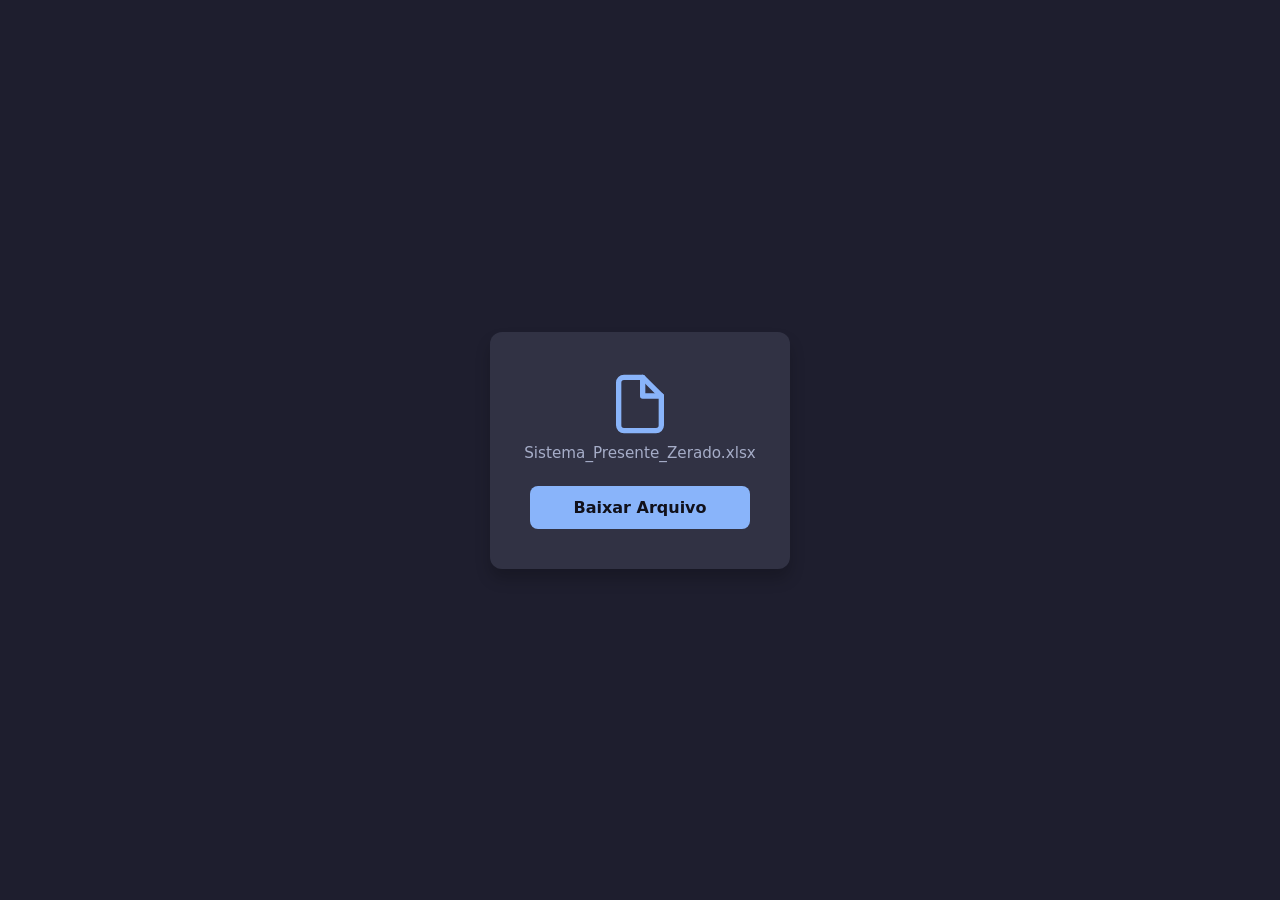
==== index.html @ 8591ee86 "Add files via upload" ====
<!DOCTYPE html>
<html lang="pt-BR">
<head>
    <meta charset="UTF-8">
    <meta name="viewport" content="width=device-width, initial-scale=1.0">
    <title>Download</title>
    <link rel="stylesheet" href="style.css">
</head>
<body>
    <div class="container">
        <div class="file-info">
            <svg class="file-icon" viewBox="0 0 24 24" fill="none" stroke="currentColor" stroke-width="2" stroke-linecap="round" stroke-linejoin="round">
                <path d="M13 2H6a2 2 0 0 0-2 2v16a2 2 0 0 0 2 2h12a2 2 0 0 0 2-2V9z"></path>
                <polyline points="13 2 13 9 20 9"></polyline>
            </svg>
            <p class="filename">Sistema_Presente_Zerado.xlsx</p>
        </div>

        <a href="./Sistema_Presente_Zerado.xlsx" download id="download-btn" class="btn">
            Baixar Arquivo
        </a>
    </div>

    <script src="script.js"></script>
</body>
</html>
---- style.css ----
* {
    margin: 0;
    padding: 0;
    box-sizing: border-box;
}

body {
    font-family: system-ui, -apple-system, sans-serif;
    background-color: #1e1e2e; /* Fundo escuro agradável */
    color: #cdd6f4;
    display: flex;
    justify-content: center;
    align-items: center;
    min-height: 100vh;
}

.container {
    background-color: #313244;
    padding: 2.5rem;
    border-radius: 12px;
    box-shadow: 0 10px 15px rgba(0, 0, 0, 0.2);
    text-align: center;
    display: flex;
    flex-direction: column;
    align-items: center;
    gap: 1.5rem;
    width: 100%;
    max-width: 300px;
}

.file-info {
    display: flex;
    flex-direction: column;
    align-items: center;
    gap: 0.5rem;
}

.file-icon {
    width: 64px;
    height: 64px;
    color: #89b4fa;
}

.filename {
    font-size: 0.95rem;
    font-weight: 500;
    color: #a6adc8;
}

.btn {
    background-color: #89b4fa;
    color: #11111b;
    text-decoration: none;
    padding: 0.75rem 1.5rem;
    border-radius: 8px;
    font-weight: 600;
    font-size: 1rem;
    transition: all 0.2s ease;
    width: 100%;
    cursor: pointer;
    border: none;
}

.btn:hover {
    background-color: #b4befe;
    transform: translateY(-2px);
}

.btn:active {
    transform: translateY(0);
}

/* Classe adicionada via JS durante o clique */
.btn.baixando {
    background-color: #a6e3a1; /* Fica verdinho */
    color: #11111b;
}
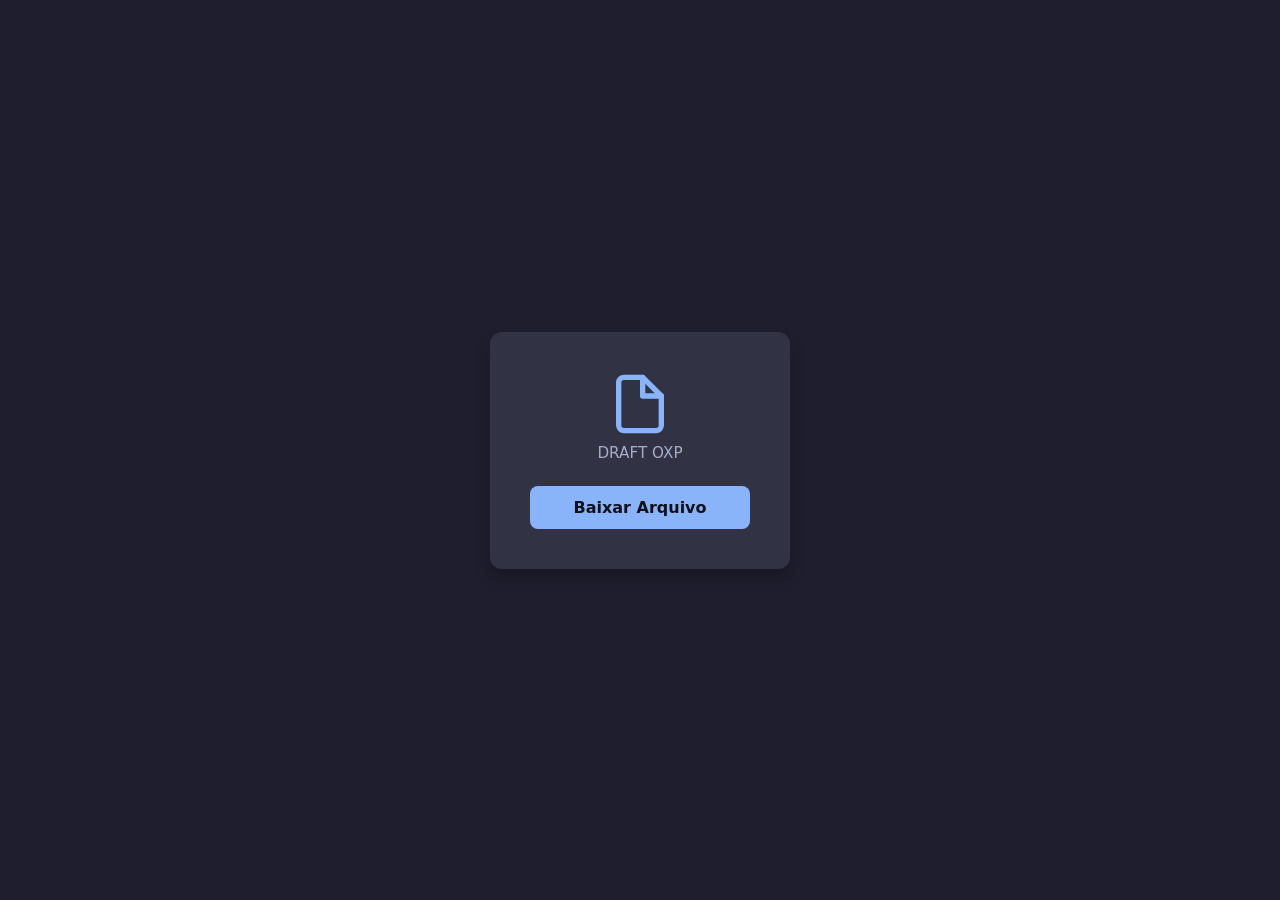
==== commit f5a98106: "Update filename in index.html to 'DRAFT OXP'" ====
--- a/index.html
+++ b/index.html
@@ -13,7 +13,7 @@
                 <path d="M13 2H6a2 2 0 0 0-2 2v16a2 2 0 0 0 2 2h12a2 2 0 0 0 2-2V9z"></path>
                 <polyline points="13 2 13 9 20 9"></polyline>
             </svg>
-            <p class="filename">Sistema_Presente_Zerado.xlsx</p>
+            <p class="filename">DRAFT OXP</p>
         </div>
 
         <a href="./Sistema_Presente_Zerado.xlsx" download id="download-btn" class="btn">
@@ -23,4 +23,4 @@
 
     <script src="script.js"></script>
 </body>
-</html>+</html>
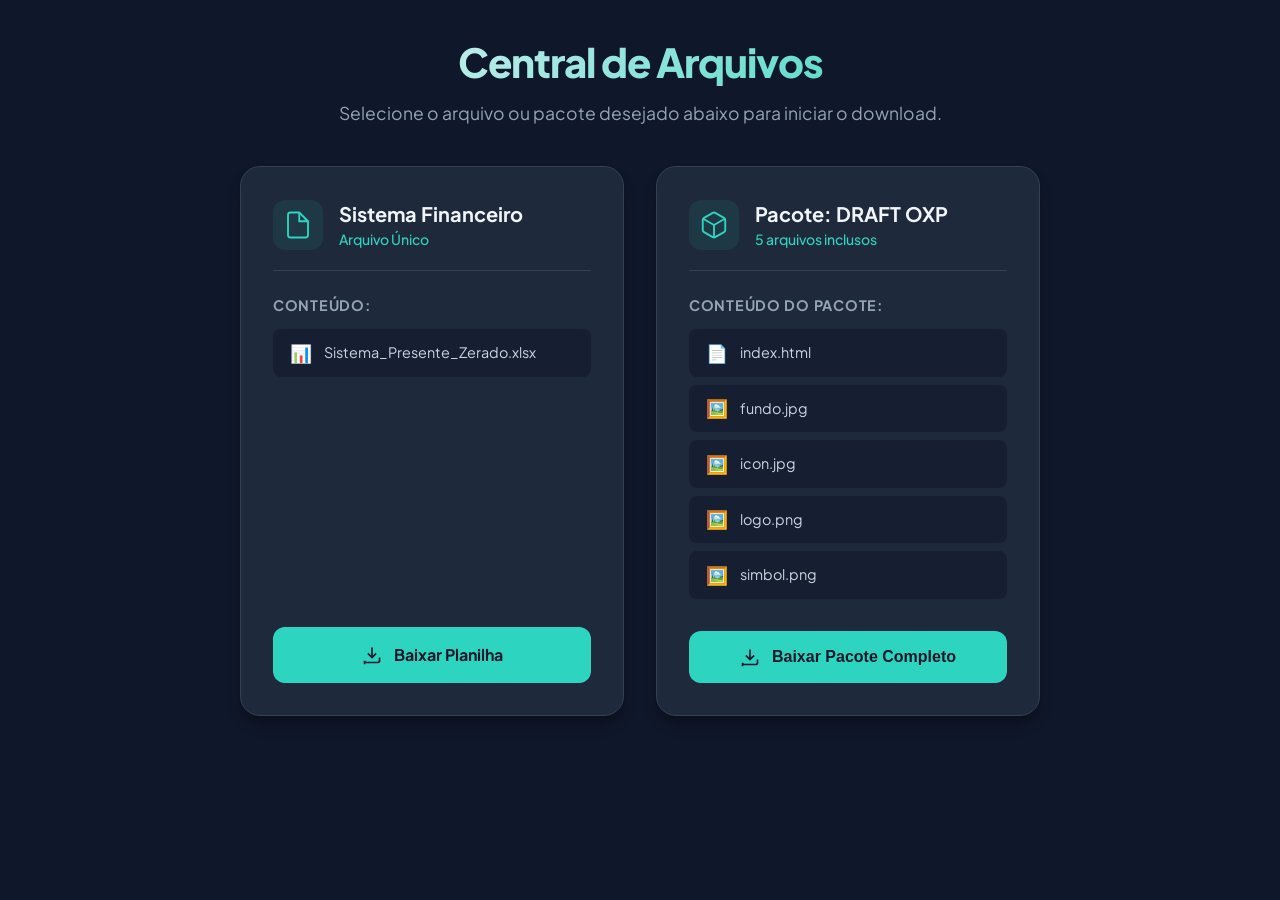
==== commit ed298d28: "Add files via upload" ====
--- a/index.html
+++ b/index.html
@@ -3,24 +3,98 @@
 <head>
     <meta charset="UTF-8">
     <meta name="viewport" content="width=device-width, initial-scale=1.0">
-    <title>Download</title>
+    <title>Central de Downloads | OXP</title>
+    <link href="https://fonts.googleapis.com/css2?family=Plus+Jakarta+Sans:wght@400;500;700;800&family=Poppins:wght@400;500;600;700&display=swap" rel="stylesheet">
     <link rel="stylesheet" href="style.css">
 </head>
 <body>
-    <div class="container">
-        <div class="file-info">
-            <svg class="file-icon" viewBox="0 0 24 24" fill="none" stroke="currentColor" stroke-width="2" stroke-linecap="round" stroke-linejoin="round">
-                <path d="M13 2H6a2 2 0 0 0-2 2v16a2 2 0 0 0 2 2h12a2 2 0 0 0 2-2V9z"></path>
-                <polyline points="13 2 13 9 20 9"></polyline>
-            </svg>
-            <p class="filename">DRAFT OXP</p>
-        </div>
 
-        <a href="./Sistema_Presente_Zerado.xlsx" download id="download-btn" class="btn">
-            Baixar Arquivo
-        </a>
-    </div>
+    <main class="main-container">
+        
+        <header class="header">
+            <h1>Central de Arquivos</h1>
+            <p>Selecione o arquivo ou pacote desejado abaixo para iniciar o download.</p>
+        </header>
+
+        <section class="downloads-grid">
+
+            <article class="download-card">
+                <div class="card-header">
+                    <div class="package-icon">
+                        <svg viewBox="0 0 24 24" fill="none" stroke="currentColor" stroke-width="1.5">
+                            <path d="M13 2H6a2 2 0 0 0-2 2v16a2 2 0 0 0 2 2h12a2 2 0 0 0 2-2V9z"></path>
+                            <polyline points="13 2 13 9 20 9"></polyline>
+                        </svg>
+                    </div>
+                    <div>
+                        <h2>Sistema Financeiro</h2>
+                        <p class="file-count">Arquivo Único</p>
+                    </div>
+                </div>
+
+                <div class="card-body">
+                    <h3>Conteúdo:</h3>
+                    <ul class="file-list">
+                        <li><span class="icon">📊</span> Sistema_Presente_Zerado.xlsx</li>
+                    </ul>
+                </div>
+
+                <div class="card-footer">
+                    <a href="./Sistema_Presente_Zerado.xlsx" download class="btn-download" style="text-decoration: none;">
+                        <svg class="dl-icon" viewBox="0 0 24 24" fill="none" stroke="currentColor" stroke-width="2">
+                            <path d="M21 15v4a2 2 0 0 1-2 2H5a2 2 0 0 1-2-2v4"></path>
+                            <polyline points="7 10 12 15 17 10"></polyline>
+                            <line x1="12" y1="15" x2="12" y2="3"></line>
+                        </svg>
+                        <span>Baixar Planilha</span>
+                    </a>
+                </div>
+            </article>
+
+            <article class="download-card">
+                <div class="card-header">
+                    <div class="package-icon">
+                        <svg viewBox="0 0 24 24" fill="none" stroke="currentColor" stroke-width="1.5">
+                            <path d="M21 16V8a2 2 0 00-1-1.73l-7-4a2 2 0 00-2 0l-7 4A2 2 0 003 8v8a2 2 0 001 1.73l7 4a2 2 0 002 0l7-4A2 2 0 0021 16z"></path>
+                            <polyline points="3.27 6.96 12 12.01 20.73 6.96"></polyline>
+                            <line x1="12" y1="22.08" x2="12" y2="12"></line>
+                        </svg>
+                    </div>
+                    <div>
+                        <h2>Pacote: DRAFT OXP</h2>
+                        <p class="file-count">5 arquivos inclusos</p>
+                    </div>
+                </div>
+
+                <div class="card-body">
+                    <h3>Conteúdo do pacote:</h3>
+                    <ul class="file-list">
+                        <li><span class="icon">📄</span> index.html</li>
+                        <li><span class="icon">🖼️</span> fundo.jpg</li>
+                        <li><span class="icon">🖼️</span> icon.jpg</li>
+                        <li><span class="icon">🖼️</span> logo.png</li>
+                        <li><span class="icon">🖼️</span> simbol.png</li>
+                    </ul>
+                </div>
+
+                <div class="card-footer">
+                    <button 
+                        class="btn-download js-download-multiple" 
+                        data-package-name="DRAFT OXP"
+                        data-arquivos="index.html,fundo.jpg,icon.jpg,logo.png,simbol.png">
+                        <svg class="dl-icon" viewBox="0 0 24 24" fill="none" stroke="currentColor" stroke-width="2">
+                            <path d="M21 15v4a2 2 0 0 1-2 2H5a2 2 0 0 1-2-2v4"></path>
+                            <polyline points="7 10 12 15 17 10"></polyline>
+                            <line x1="12" y1="15" x2="12" y2="3"></line>
+                        </svg>
+                        <span>Baixar Pacote Completo</span>
+                    </button>
+                </div>
+            </article>
+
+        </section>
+    </main>
 
     <script src="script.js"></script>
 </body>
-</html>
+</html>
--- a/style.css
+++ b/style.css
@@ -1,3 +1,4 @@
+/* --- Reset & Base --- */
 * {
     margin: 0;
     padding: 0;
@@ -5,73 +6,196 @@
 }
 
 body {
-    font-family: system-ui, -apple-system, sans-serif;
-    background-color: #1e1e2e; /* Fundo escuro agradável */
-    color: #cdd6f4;
+    font-family: 'Plus Jakarta Sans', 'Poppins', sans-serif;
+    background-color: #0f172a; 
+    color: #f1f5f9;
     display: flex;
     justify-content: center;
-    align-items: center;
     min-height: 100vh;
-}
-
-.container {
-    background-color: #313244;
-    padding: 2.5rem;
+    padding: 2rem 1rem;
+    line-height: 1.5;
+}
+
+/* --- Container Principal --- */
+.main-container {
+    width: 100%;
+    max-width: 800px; /* Centralizado e com respiro */
+    display: flex;
+    flex-direction: column;
+    gap: 2.5rem;
+}
+
+/* --- Header --- */
+.header {
+    text-align: center;
+}
+
+.header h1 {
+    font-size: 2.5rem;
+    font-weight: 800;
+    letter-spacing: -1px;
+    background: linear-gradient(135deg, #f1f5f9 0%, #2dd4bf 100%);
+    -webkit-background-clip: text;
+    -webkit-text-fill-color: transparent;
+}
+
+.header p {
+    color: #94a3b8;
+    margin-top: 0.5rem;
+    font-size: 1.1rem;
+}
+
+/* --- Grid (para extensibilidade) --- */
+.downloads-grid {
+    display: grid;
+    grid-template-columns: 1fr; /* Um por linha em mobile */
+    gap: 2rem;
+}
+
+@media (min-width: 640px) {
+    .downloads-grid {
+        grid-template-columns: repeat(auto-fit, minmax(350px, 1fr));
+    }
+}
+
+/* --- O Card de Download (Design Perfeito) --- */
+.download-card {
+    background-color: #1e293b;
+    border: 1px solid #334155;
+    border-radius: 20px; /* Bem redondinho */
+    padding: 2rem;
+    display: flex;
+    flex-direction: column;
+    gap: 1.5rem;
+    transition: transform 0.2s ease, box-shadow 0.2s ease, border-color 0.2s ease;
+    box-shadow: 0 10px 15px -3px rgba(0, 0, 0, 0.3), 0 4px 6px -4px rgba(0, 0, 0, 0.3);
+}
+
+.download-card:hover {
+    transform: translateY(-4px);
+    border-color: #2dd4bf40; /* Brilho sutil no hover */
+    box-shadow: 0 20px 25px -5px rgba(0, 0, 0, 0.4), 0 8px 10px -6px rgba(0, 0, 0, 0.4);
+}
+
+/* Card Header */
+.card-header {
+    display: flex;
+    align-items: center;
+    gap: 1rem;
+    border-bottom: 1px solid #334155;
+    padding-bottom: 1.25rem;
+}
+
+.package-icon {
+    width: 50px;
+    height: 50px;
+    background-color: #2dd4bf15; /* Fundo do ícone com transparência */
+    color: #2dd4bf;
     border-radius: 12px;
-    box-shadow: 0 10px 15px rgba(0, 0, 0, 0.2);
-    text-align: center;
+    display: flex;
+    justify-content: center;
+    align-items: center;
+    padding: 10px;
+}
+
+.card-header h2 {
+    font-size: 1.25rem;
+    font-weight: 700;
+    color: #f1f5f9;
+}
+
+.file-count {
+    font-size: 0.875rem;
+    color: #2dd4bf;
+    font-weight: 500;
+}
+
+/* Card Body (Lista de Arquivos) */
+.card-body h3 {
+    font-size: 0.9rem;
+    text-transform: uppercase;
+    letter-spacing: 0.05em;
+    color: #94a3b8;
+    margin-bottom: 0.75rem;
+}
+
+.file-list {
+    list-style: none;
     display: flex;
     flex-direction: column;
-    align-items: center;
-    gap: 1.5rem;
+    gap: 0.5rem;
+}
+
+.file-list li {
+    background-color: #0f172a80;
+    padding: 0.6rem 1rem;
+    border-radius: 8px;
+    font-size: 0.9rem;
+    color: #cbd5e1;
+    display: flex;
+    align-items: center;
+    gap: 0.75rem;
+    border: 1px solid transparent;
+    transition: border-color 0.2s ease;
+}
+
+.file-list li:hover {
+    border-color: #334155;
+    color: #f1f5f9;
+}
+
+.file-list li .icon {
+    font-size: 1.1rem;
+}
+
+/* Card Footer (O Botão) */
+.card-footer {
+    margin-top: auto; /* Empurra o botão para o fundo do card se tiver alturas diferentes */
+    padding-top: 0.5rem;
+}
+
+.btn-download {
     width: 100%;
-    max-width: 300px;
-}
-
-.file-info {
-    display: flex;
-    flex-direction: column;
-    align-items: center;
-    gap: 0.5rem;
-}
-
-.file-icon {
-    width: 64px;
-    height: 64px;
-    color: #89b4fa;
-}
-
-.filename {
-    font-size: 0.95rem;
-    font-weight: 500;
-    color: #a6adc8;
-}
-
-.btn {
-    background-color: #89b4fa;
-    color: #11111b;
-    text-decoration: none;
-    padding: 0.75rem 1.5rem;
-    border-radius: 8px;
-    font-weight: 600;
+    background-color: #2dd4bf; /* Cor Sotaque */
+    color: #0f172a;
+    border: none;
+    padding: 1rem 1.5rem;
+    border-radius: 12px;
+    font-weight: 700;
     font-size: 1rem;
+    cursor: pointer;
+    display: flex;
+    justify-content: center;
+    align-items: center;
+    gap: 0.75rem;
     transition: all 0.2s ease;
-    width: 100%;
-    cursor: pointer;
-    border: none;
-}
-
-.btn:hover {
-    background-color: #b4befe;
-    transform: translateY(-2px);
-}
-
-.btn:active {
-    transform: translateY(0);
-}
-
-/* Classe adicionada via JS durante o clique */
-.btn.baixando {
-    background-color: #a6e3a1; /* Fica verdinho */
-    color: #11111b;
+    position: relative;
+    overflow: hidden;
+}
+
+.btn-download:hover {
+    background-color: #f1f5f9; /* Inverte cor no hover */
+    transform: scale(1.02);
+}
+
+.btn-download:active {
+    transform: scale(0.98);
+}
+
+.dl-icon {
+    width: 20px;
+    height: 20px;
+}
+
+/* Estados do botão via JS */
+.btn-download.is-loading {
+    background-color: #334155;
+    color: #94a3b8;
+    cursor: not-allowed;
+    pointer-events: none;
+}
+
+.btn-download.is-success {
+    background-color: #10b981; /* Verde Sucesso */
+    color: white;
 }
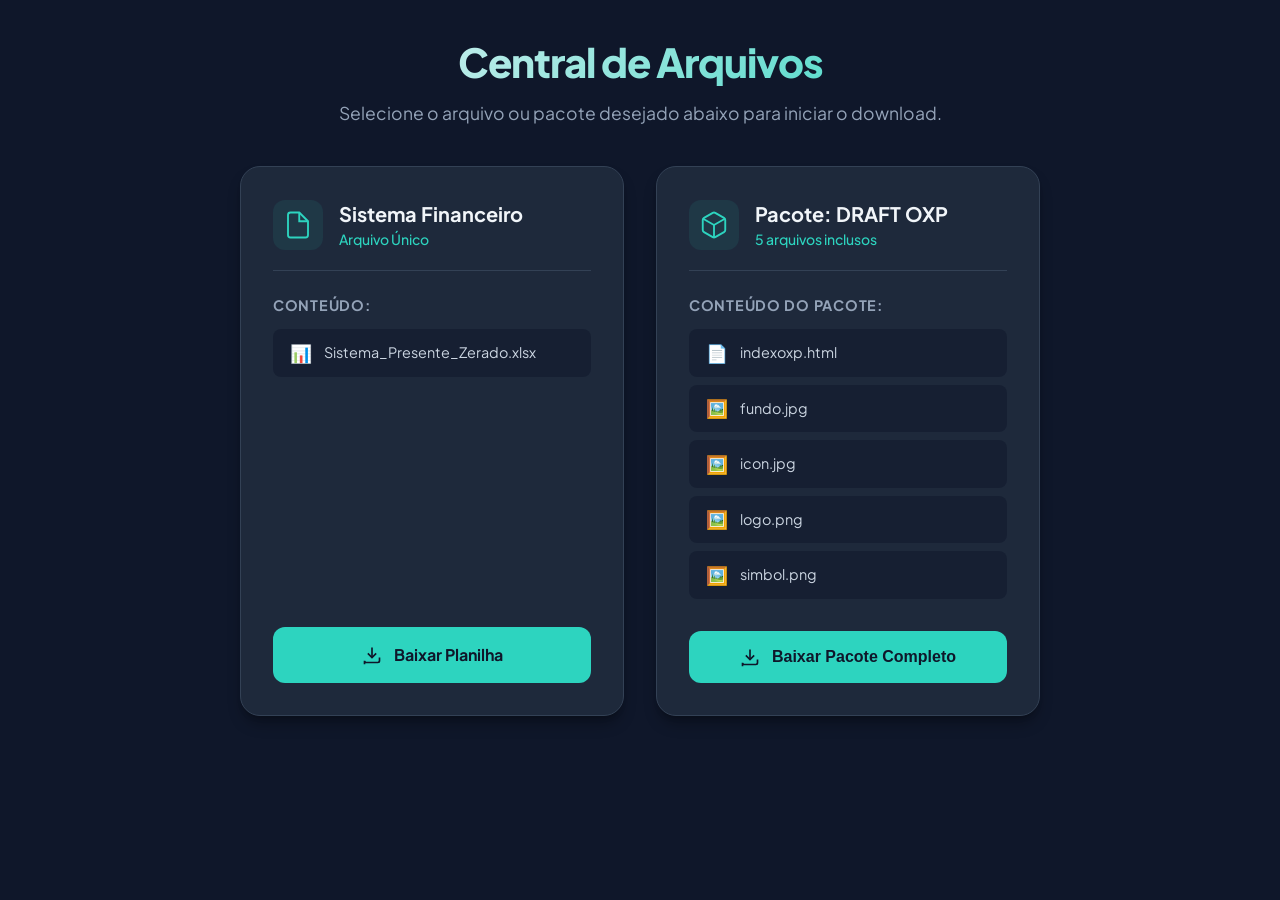
==== commit 79cad2c7: "Update index.html" ====
--- a/index.html
+++ b/index.html
@@ -69,7 +69,7 @@
                 <div class="card-body">
                     <h3>Conteúdo do pacote:</h3>
                     <ul class="file-list">
-                        <li><span class="icon">📄</span> index.html</li>
+                        <li><span class="icon">📄</span> indexoxp.html</li>
                         <li><span class="icon">🖼️</span> fundo.jpg</li>
                         <li><span class="icon">🖼️</span> icon.jpg</li>
                         <li><span class="icon">🖼️</span> logo.png</li>
@@ -97,4 +97,4 @@
 
     <script src="script.js"></script>
 </body>
-</html>+</html>
